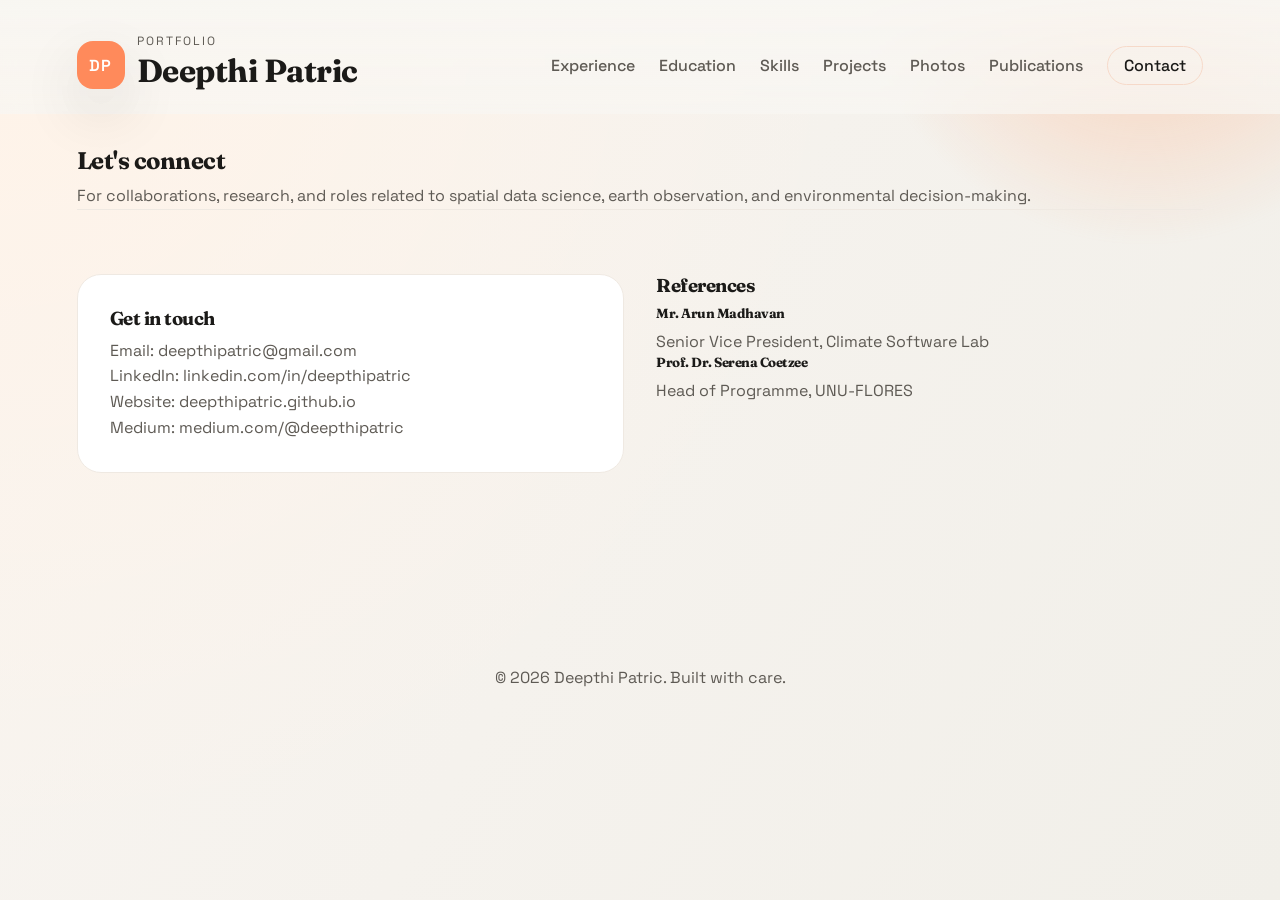
==== contact.html @ 43099408 "Add files via upload" ====
<!doctype html>
<html lang="en">
  <head>
    <meta charset="UTF-8" />
    <meta name="viewport" content="width=device-width, initial-scale=1" />
    <title>Contact | Deepthi Patric</title>
    <link rel="stylesheet" href="styles.css" />
  </head>
  <body>
    <div class="bg-orbit"></div>
    <header class="site-header">
      <div class="brand">
        <a href="index.html" style="text-decoration:none;color:inherit;display:flex;align-items:center;gap:0.75rem;">
          <span class="mark">DP</span>
          <div>
            <p class="eyebrow">Portfolio</p>
            <h1>Deepthi Patric</h1>
          </div>
        </a>
      </div>
      <nav class="nav">
        <a href="experience.html">Experience</a>
        <a href="education.html">Education</a>
        <a href="skills.html">Skills</a>
        <a href="projects.html">Projects</a>
        <a href="photos.html">Photos</a>
        <a href="publications.html">Publications</a>
        <a class="cta active" href="contact.html">Contact</a>
      </nav>
    </header>

    <main>
      <section class="page-hero">
        <h2>Let's connect</h2>
        <p>For collaborations, research, and roles related to spatial data science, earth observation, and environmental decision-making.</p>
      </section>

      <section class="section split">
        <div class="contact-card">
          <h3>Get in touch</h3>
          <p>Email: <a href="mailto:deepthipatric@gmail.com">deepthipatric@gmail.com</a></p>
          <p>LinkedIn: <a href="https://www.linkedin.com/in/deepthipatric" target="_blank" rel="noopener">linkedin.com/in/deepthipatric</a></p>
          <p>Website: <a href="https://deepthipatric.github.io/">deepthipatric.github.io</a></p>
          <p>Medium: <a href="https://medium.com/@deepthipatric" target="_blank" rel="noopener">medium.com/@deepthipatric</a></p>
        </div>

        <div>
          <h3>References</h3>
          <div class="ref-list">
            <div class="ref-card">
              <h5>Mr. Arun Madhavan</h5>
              <p>Senior Vice President, Climate Software Lab</p>
            </div>
            <div class="ref-card">
              <h5>Prof. Dr. Serena Coetzee</h5>
              <p>Head of Programme, UNU-FLORES</p>
            </div>
          </div>
        </div>
      </section>
    </main>

    <footer class="site-footer">
      <p>&copy; 2026 Deepthi Patric. Built with care.</p>
    </footer>
    <script src="script.js"></script>
  </body>
</html>
---- styles.css ----
@import url("https://fonts.googleapis.com/css2?family=Fraunces:wght@600;700&family=Space+Grotesk:wght@400;500;600&display=swap");

:root {
  --bg: #f8f6f2;
  --ink: #1b1a18;
  --muted: #5e5a54;
  --accent: #ff8a5b;
  --accent-dark: #e06433;
  --card: #ffffff;
  --soft: #efe9e2;
  --ring: #f6d9c9;
  --shadow: 0 24px 60px rgba(24, 24, 24, 0.12);
  --radius: 24px;
}

* {
  box-sizing: border-box;
}

body {
  margin: 0;
  font-family: "Space Grotesk", "Trebuchet MS", sans-serif;
  color: var(--ink);
  background: radial-gradient(circle at top left, #fff3e8, transparent 55%),
    linear-gradient(120deg, #f9f5f1 0%, #f1efe9 100%);
  min-height: 100vh;
}

h1,
h2,
h3,
h4,
h5 {
  margin: 0 0 0.5rem;
  font-family: "Fraunces", "Times New Roman", serif;
  letter-spacing: -0.5px;
}

p {
  margin: 0;
  color: var(--muted);
  line-height: 1.6;
}

a {
  color: inherit;
  text-decoration: none;
}

.bg-orbit {
  position: fixed;
  top: -40vh;
  right: -20vh;
  width: 70vh;
  height: 70vh;
  background: radial-gradient(circle, rgba(255, 172, 127, 0.55), transparent 65%);
  filter: blur(2px);
  pointer-events: none;
  z-index: 0;
}

.site-header {
  position: sticky;
  top: 0;
  z-index: 5;
  display: flex;
  justify-content: space-between;
  align-items: center;
  padding: 2rem 6vw 1rem;
  background: linear-gradient(180deg, rgba(248, 246, 242, 0.96), rgba(248, 246, 242, 0.75));
  backdrop-filter: blur(10px);
}

.brand {
  display: flex;
  align-items: center;
  gap: 1rem;
}

.mark {
  width: 48px;
  height: 48px;
  border-radius: 16px;
  background: var(--accent);
  color: white;
  display: grid;
  place-items: center;
  font-weight: 600;
  letter-spacing: 1px;
  box-shadow: var(--shadow);
}

.eyebrow {
  text-transform: uppercase;
  font-size: 0.75rem;
  letter-spacing: 2px;
}

.nav {
  display: flex;
  gap: 1.5rem;
  align-items: center;
  font-weight: 500;
}

.nav a {
  color: var(--muted);
}

.nav .cta {
  padding: 0.5rem 1rem;
  border-radius: 999px;
  border: 1px solid var(--ring);
  color: var(--ink);
}

main {
  position: relative;
  z-index: 1;
  padding: 2rem 6vw 6rem;
}

.hero {
  display: grid;
  grid-template-columns: minmax(0, 1.2fr) minmax(0, 0.8fr);
  gap: 2.5rem;
  align-items: center;
  padding: 3rem 0 4rem;
}

.hero-text h2 {
  font-size: clamp(2.4rem, 4vw, 3.6rem);
  color: var(--ink);
}

.kicker {
  text-transform: uppercase;
  letter-spacing: 2px;
  font-size: 0.8rem;
  color: var(--accent-dark);
  margin-bottom: 0.75rem;
}

.lede {
  max-width: 520px;
  margin: 1rem 0 2rem;
}

.hero-actions {
  display: flex;
  gap: 1rem;
  flex-wrap: wrap;
}

.btn {
  padding: 0.85rem 1.6rem;
  border-radius: 999px;
  font-weight: 600;
  border: 1px solid transparent;
}

.btn.primary {
  background: var(--accent);
  color: white;
  box-shadow: 0 16px 30px rgba(255, 138, 91, 0.35);
}

.btn.ghost {
  border-color: var(--ring);
  background: white;
  color: var(--ink);
}

.hero-card {
  background: var(--card);
  border-radius: var(--radius);
  padding: 2rem;
  box-shadow: var(--shadow);
  border: 1px solid var(--soft);
}

.profile-card {
  display: grid;
  gap: 1.5rem;
}

.profile-photo {
  width: 100%;
  border-radius: 20px;
  object-fit: cover;
  max-height: 320px;
}

.profile-title {
  font-weight: 600;
  color: var(--ink);
}

.card-top {
  display: flex;
  justify-content: space-between;
  margin-bottom: 1rem;
  font-weight: 600;
}

.pill-row {
  display: flex;
  flex-wrap: wrap;
  gap: 0.5rem;
  margin-top: 1.5rem;
}

.pill-row span {
  padding: 0.35rem 0.75rem;
  background: var(--soft);
  border-radius: 999px;
  font-size: 0.85rem;
  color: var(--muted);
}

.section {
  padding: 4rem 0;
  border-top: 1px solid var(--soft);
}

.timeline {
  display: grid;
  gap: 1.5rem;
}

.role {
  background: var(--card);
  padding: 1.75rem;
  border-radius: 20px;
  border: 1px solid var(--soft);
}

.role-title {
  display: grid;
  gap: 0.35rem;
  margin-bottom: 0.5rem;
}

.role-title span {
  color: var(--muted);
  font-size: 0.95rem;
}

.role ul {
  margin: 0.75rem 0 0;
  padding-left: 1.2rem;
  color: var(--muted);
  line-height: 1.6;
}

.role li + li {
  margin-top: 0.4rem;
}

.section-title {
  display: flex;
  justify-content: space-between;
  gap: 2rem;
  align-items: baseline;
  margin-bottom: 2.5rem;
}

.grid {
  display: grid;
  grid-template-columns: repeat(auto-fit, minmax(240px, 1fr));
  gap: 1.5rem;
}

.project {
  background: var(--card);
  padding: 1.75rem;
  border-radius: 20px;
  border: 1px solid var(--soft);
  transition: transform 0.3s ease, box-shadow 0.3s ease;
}

.project:hover {
  transform: translateY(-6px);
  box-shadow: var(--shadow);
}

.project-meta {
  display: flex;
  gap: 1rem;
  align-items: center;
  font-weight: 600;
}

.project-tags {
  display: flex;
  gap: 0.5rem;
  flex-wrap: wrap;
  margin-top: 1.25rem;
}

.project-tags span {
  background: var(--ring);
  padding: 0.3rem 0.6rem;
  border-radius: 999px;
  font-size: 0.8rem;
  color: var(--ink);
}

.split {
  display: grid;
  grid-template-columns: minmax(0, 1fr) minmax(0, 1fr);
  gap: 2rem;
}

.skills {
  display: grid;
  gap: 1.5rem;
}

.edu-list {
  display: grid;
  gap: 1.25rem;
}

.edu {
  background: var(--card);
  padding: 1.5rem;
  border-radius: 18px;
  border: 1px solid var(--soft);
}

.edu span {
  color: var(--muted);
  font-size: 0.9rem;
}

.skill {
  background: var(--card);
  padding: 1.5rem;
  border-radius: 18px;
  border: 1px solid var(--soft);
}

.about {
  display: grid;
  grid-template-columns: minmax(0, 1.2fr) minmax(0, 0.8fr);
  gap: 2rem;
}

.facts {
  display: grid;
  gap: 1rem;
}

.facts div {
  background: var(--card);
  padding: 1.25rem;
  border-radius: 18px;
  border: 1px solid var(--soft);
  display: grid;
  gap: 0.35rem;
}

.skill-tags {
  display: flex;
  flex-wrap: wrap;
  gap: 0.6rem;
  margin-top: 1.5rem;
}

.skill-tags span {
  padding: 0.35rem 0.75rem;
  background: var(--soft);
  border-radius: 999px;
  font-size: 0.85rem;
  color: var(--muted);
}

.pubs {
  display: grid;
  gap: 1.5rem;
}

.pubs article {
  background: var(--card);
  border-radius: 18px;
  border: 1px solid var(--soft);
  padding: 1.5rem;
  display: grid;
  gap: 0.75rem;
}

.pubs a {
  color: var(--accent-dark);
  font-weight: 600;
}

.photo-grid {
  display: grid;
  grid-template-columns: repeat(auto-fit, minmax(220px, 1fr));
  gap: 1.5rem;
}

.photo-card {
  margin: 0;
  background: var(--card);
  border-radius: 20px;
  border: 1px solid var(--soft);
  overflow: hidden;
  box-shadow: 0 14px 30px rgba(24, 24, 24, 0.08);
}

.photo-card img {
  display: block;
  width: 100%;
  height: 260px;
  object-fit: cover;
}

.photo-card figcaption {
  padding: 1rem 1.1rem 1.15rem;
  color: var(--muted);
  font-size: 0.95rem;
}

.contact {
  display: grid;
  grid-template-columns: minmax(0, 1fr) minmax(0, 1fr);
  gap: 2rem;
  align-items: center;
}

.contact-card {
  background: var(--card);
  border-radius: var(--radius);
  padding: 2rem;
  border: 1px solid var(--soft);
}

.site-footer {
  padding: 2rem 6vw 4rem;
  text-align: center;
  color: var(--muted);
}

.reveal {
  opacity: 0;
  transform: translateY(20px);
  transition: opacity 0.6s ease, transform 0.6s ease;
}

.reveal.visible {
  opacity: 1;
  transform: translateY(0);
}

@media (max-width: 960px) {
  .hero,
  .split,
  .about,
  .contact {
    grid-template-columns: 1fr;
  }

  .site-header {
    flex-direction: column;
    align-items: flex-start;
    gap: 1rem;
  }

  .section-title {
    flex-direction: column;
    align-items: flex-start;
  }
}

@media (max-width: 640px) {
  .nav {
    flex-wrap: wrap;
    gap: 1rem;
  }

  .hero {
    padding-top: 1rem;
  }
}
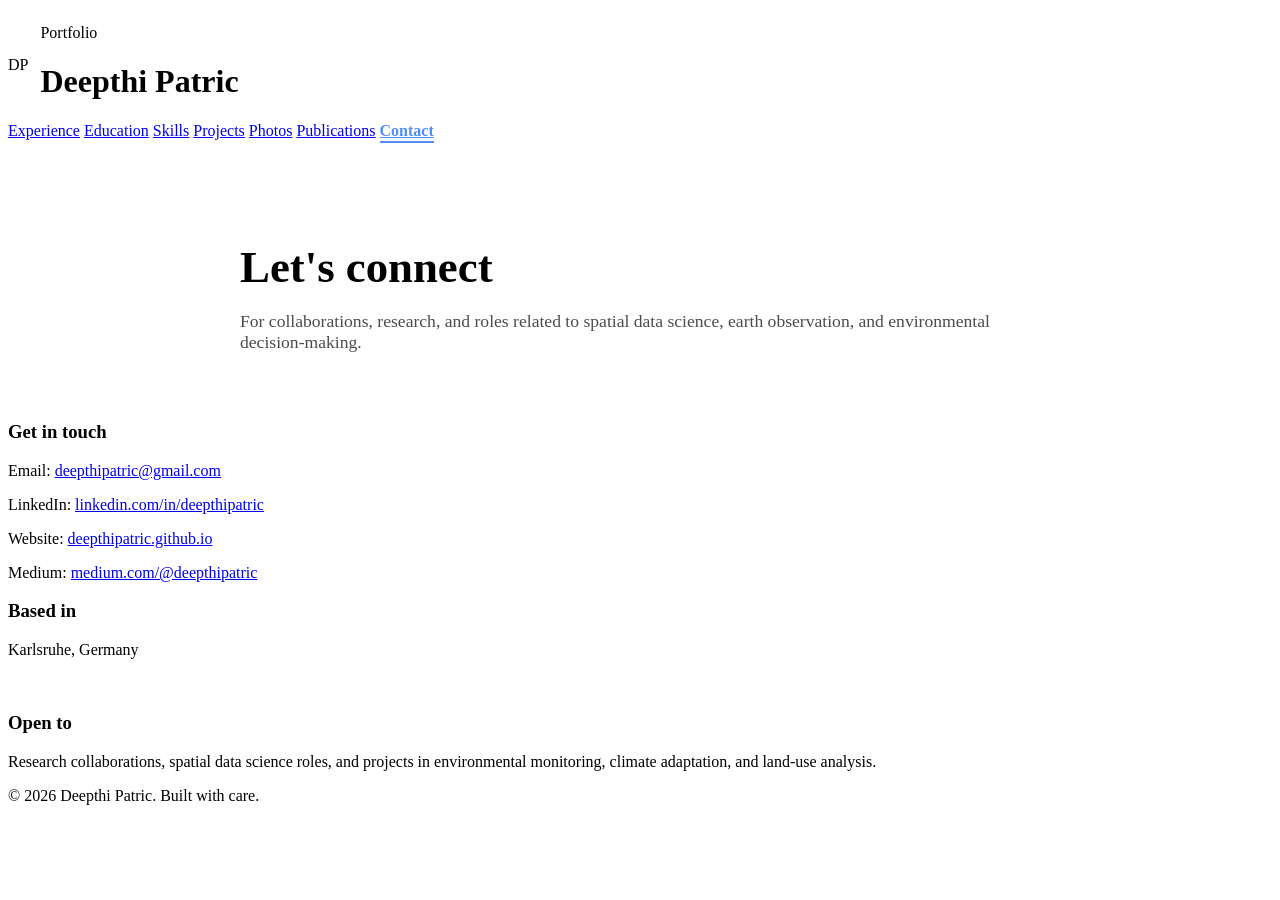
==== commit d412bfbb: "Remove references section and add location details" ====
--- a/contact.html
+++ b/contact.html
@@ -45,17 +45,11 @@
         </div>
 
         <div>
-          <h3>References</h3>
-          <div class="ref-list">
-            <div class="ref-card">
-              <h5>Mr. Arun Madhavan</h5>
-              <p>Senior Vice President, Climate Software Lab</p>
-            </div>
-            <div class="ref-card">
-              <h5>Prof. Dr. Serena Coetzee</h5>
-              <p>Head of Programme, UNU-FLORES</p>
-            </div>
-          </div>
+          <h3>Based in</h3>
+          <p>Karlsruhe, Germany</p>
+          <br/>
+          <h3>Open to</h3>
+          <p>Research collaborations, spatial data science roles, and projects in environmental monitoring, climate adaptation, and land-use analysis.</p>
         </div>
       </section>
     </main>
--- a/styles.css
+++ b/styles.css
@@ -1,486 +1,180 @@
-@import url("https://fonts.googleapis.com/css2?family=Fraunces:wght@600;700&family=Space+Grotesk:wght@400;500;600&display=swap");
+/* ============================================================
+   MULTI-PAGE ADDITIONS
+   Add these rules to your existing styles.css
+   (paste at the very end of the file)
+   ============================================================ */
 
-:root {
-  --bg: #f8f6f2;
-  --ink: #1b1a18;
-  --muted: #5e5a54;
-  --accent: #ff8a5b;
-  --accent-dark: #e06433;
-  --card: #ffffff;
-  --soft: #efe9e2;
-  --ring: #f6d9c9;
-  --shadow: 0 24px 60px rgba(24, 24, 24, 0.12);
-  --radius: 24px;
+/* Active nav link */
+.nav a.active {
+  color: var(--accent, #4f8ef7);
+  font-weight: 600;
+  border-bottom: 2px solid var(--accent, #4f8ef7);
+  padding-bottom: 2px;
 }
 
-* {
-  box-sizing: border-box;
+/* Page hero (replaces full hero on inner pages) */
+.page-hero {
+  padding: 4rem 2rem 2rem;
+  max-width: 800px;
+  margin: 0 auto;
+}
+.page-hero h2 {
+  font-size: clamp(1.8rem, 4vw, 2.8rem);
+  margin-bottom: 0.5rem;
+}
+.page-hero p {
+  opacity: 0.7;
+  font-size: 1.1rem;
 }
 
-body {
-  margin: 0;
-  font-family: "Space Grotesk", "Trebuchet MS", sans-serif;
-  color: var(--ink);
-  background: radial-gradient(circle at top left, #fff3e8, transparent 55%),
-    linear-gradient(120deg, #f9f5f1 0%, #f1efe9 100%);
-  min-height: 100vh;
+/* About block */
+.about-block {
+  max-width: 760px;
+}
+.about-block p {
+  margin-bottom: 1rem;
+  line-height: 1.8;
+  font-size: 1.05rem;
 }
 
-h1,
-h2,
-h3,
-h4,
-h5 {
-  margin: 0 0 0.5rem;
-  font-family: "Fraunces", "Times New Roman", serif;
-  letter-spacing: -0.5px;
+/* Highlight cards (home page) */
+.highlights {
+  grid-template-columns: repeat(auto-fit, minmax(200px, 1fr));
+  gap: 1.25rem;
+}
+.highlight-card {
+  display: block;
+  text-decoration: none;
+  color: inherit;
+  border: 1px solid var(--border, rgba(255,255,255,0.1));
+  border-radius: 12px;
+  padding: 1.5rem;
+  transition: border-color 0.2s, transform 0.2s;
+}
+.highlight-card:hover {
+  border-color: var(--accent, #4f8ef7);
+  transform: translateY(-3px);
+}
+.highlight-num {
+  display: block;
+  font-size: 2.5rem;
+  font-weight: 700;
+  color: var(--accent, #4f8ef7);
+  margin-bottom: 0.4rem;
+}
+.highlight-card p {
+  font-size: 0.9rem;
+  opacity: 0.75;
+  margin: 0;
 }
 
-p {
-  margin: 0;
-  color: var(--muted);
+/* Education cards (full width on education page) */
+.edu-list--full {
+  display: flex;
+  flex-direction: column;
+  gap: 1.5rem;
+  max-width: 800px;
+}
+.edu--card {
+  display: flex;
+  gap: 1.5rem;
+  align-items: flex-start;
+  border: 1px solid var(--border, rgba(255,255,255,0.1));
+  border-radius: 12px;
+  padding: 1.75rem;
+}
+.edu-badge {
+  background: var(--accent, #4f8ef7);
+  color: #fff;
+  font-weight: 700;
+  font-size: 0.8rem;
+  border-radius: 8px;
+  padding: 0.4rem 0.75rem;
+  white-space: nowrap;
+  align-self: flex-start;
+  margin-top: 0.2rem;
+}
+.edu-thesis {
+  margin-top: 0.75rem;
+  font-size: 0.9rem;
+  opacity: 0.8;
   line-height: 1.6;
 }
 
-a {
-  color: inherit;
-  text-decoration: none;
+/* Skill groups */
+.skill-groups {
+  display: flex;
+  flex-direction: column;
+  gap: 2.5rem;
 }
-
-.bg-orbit {
-  position: fixed;
-  top: -40vh;
-  right: -20vh;
-  width: 70vh;
-  height: 70vh;
-  background: radial-gradient(circle, rgba(255, 172, 127, 0.55), transparent 65%);
-  filter: blur(2px);
-  pointer-events: none;
-  z-index: 0;
-}
-
-.site-header {
-  position: sticky;
-  top: 0;
-  z-index: 5;
-  display: flex;
-  justify-content: space-between;
-  align-items: center;
-  padding: 2rem 6vw 1rem;
-  background: linear-gradient(180deg, rgba(248, 246, 242, 0.96), rgba(248, 246, 242, 0.75));
-  backdrop-filter: blur(10px);
-}
-
-.brand {
-  display: flex;
-  align-items: center;
-  gap: 1rem;
-}
-
-.mark {
-  width: 48px;
-  height: 48px;
-  border-radius: 16px;
-  background: var(--accent);
-  color: white;
-  display: grid;
-  place-items: center;
-  font-weight: 600;
-  letter-spacing: 1px;
-  box-shadow: var(--shadow);
-}
-
-.eyebrow {
+.skill-group-title {
+  font-size: 0.85rem;
   text-transform: uppercase;
-  font-size: 0.75rem;
-  letter-spacing: 2px;
-}
-
-.nav {
-  display: flex;
-  gap: 1.5rem;
-  align-items: center;
-  font-weight: 500;
-}
-
-.nav a {
-  color: var(--muted);
-}
-
-.nav .cta {
-  padding: 0.5rem 1rem;
-  border-radius: 999px;
-  border: 1px solid var(--ring);
-  color: var(--ink);
-}
-
-main {
-  position: relative;
-  z-index: 1;
-  padding: 2rem 6vw 6rem;
-}
-
-.hero {
-  display: grid;
-  grid-template-columns: minmax(0, 1.2fr) minmax(0, 0.8fr);
-  gap: 2.5rem;
-  align-items: center;
-  padding: 3rem 0 4rem;
-}
-
-.hero-text h2 {
-  font-size: clamp(2.4rem, 4vw, 3.6rem);
-  color: var(--ink);
-}
-
-.kicker {
-  text-transform: uppercase;
-  letter-spacing: 2px;
-  font-size: 0.8rem;
-  color: var(--accent-dark);
+  letter-spacing: 0.08em;
+  opacity: 0.55;
   margin-bottom: 0.75rem;
-}
-
-.lede {
-  max-width: 520px;
-  margin: 1rem 0 2rem;
-}
-
-.hero-actions {
-  display: flex;
-  gap: 1rem;
-  flex-wrap: wrap;
-}
-
-.btn {
-  padding: 0.85rem 1.6rem;
-  border-radius: 999px;
-  font-weight: 600;
-  border: 1px solid transparent;
-}
-
-.btn.primary {
-  background: var(--accent);
-  color: white;
-  box-shadow: 0 16px 30px rgba(255, 138, 91, 0.35);
-}
-
-.btn.ghost {
-  border-color: var(--ring);
-  background: white;
-  color: var(--ink);
-}
-
-.hero-card {
-  background: var(--card);
-  border-radius: var(--radius);
-  padding: 2rem;
-  box-shadow: var(--shadow);
-  border: 1px solid var(--soft);
-}
-
-.profile-card {
-  display: grid;
-  gap: 1.5rem;
-}
-
-.profile-photo {
-  width: 100%;
-  border-radius: 20px;
-  object-fit: cover;
-  max-height: 320px;
-}
-
-.profile-title {
-  font-weight: 600;
-  color: var(--ink);
-}
-
-.card-top {
-  display: flex;
-  justify-content: space-between;
-  margin-bottom: 1rem;
   font-weight: 600;
 }
 
-.pill-row {
+/* Full-width project cards */
+.projects-full {
   display: flex;
-  flex-wrap: wrap;
-  gap: 0.5rem;
-  margin-top: 1.5rem;
+  flex-direction: column;
+  gap: 2rem;
+}
+.project--full {
+  border: 1px solid var(--border, rgba(255,255,255,0.1));
+  border-radius: 12px;
+  padding: 2rem;
+}
+.project--full p {
+  margin: 0.75rem 0 1rem;
+  line-height: 1.75;
+  opacity: 0.85;
 }
 
-.pill-row span {
-  padding: 0.35rem 0.75rem;
-  background: var(--soft);
-  border-radius: 999px;
-  font-size: 0.85rem;
-  color: var(--muted);
+/* Publication status badges */
+.pub-status {
+  display: inline-block;
+  font-size: 0.75rem;
+  font-weight: 600;
+  letter-spacing: 0.05em;
+  text-transform: uppercase;
+  border-radius: 20px;
+  padding: 0.2rem 0.7rem;
+  margin-bottom: 0.5rem;
+}
+.pub-status--published {
+  background: rgba(72, 199, 142, 0.15);
+  color: #48c78e;
+}
+.pub-status--review {
+  background: rgba(255, 183, 77, 0.15);
+  color: #ffb74d;
+}
+.pub-status--submitted {
+  background: rgba(100, 181, 246, 0.15);
+  color: #64b5f6;
 }
 
-.section {
-  padding: 4rem 0;
-  border-top: 1px solid var(--soft);
+/* References */
+.ref-list {
+  display: flex;
+  flex-direction: column;
+  gap: 1rem;
+  margin-top: 0.5rem;
 }
-
-.timeline {
-  display: grid;
-  gap: 1.5rem;
+.ref-card {
+  border: 1px solid var(--border, rgba(255,255,255,0.1));
+  border-radius: 10px;
+  padding: 1rem 1.25rem;
 }
-
-.role {
-  background: var(--card);
-  padding: 1.75rem;
-  border-radius: 20px;
-  border: 1px solid var(--soft);
+.ref-card h5 {
+  margin: 0 0 0.25rem;
+  font-size: 1rem;
 }
-
-.role-title {
-  display: grid;
-  gap: 0.35rem;
-  margin-bottom: 0.5rem;
+.ref-card p {
+  margin: 0;
+  font-size: 0.9rem;
+  opacity: 0.7;
 }
-
-.role-title span {
-  color: var(--muted);
-  font-size: 0.95rem;
-}
-
-.role ul {
-  margin: 0.75rem 0 0;
-  padding-left: 1.2rem;
-  color: var(--muted);
-  line-height: 1.6;
-}
-
-.role li + li {
-  margin-top: 0.4rem;
-}
-
-.section-title {
-  display: flex;
-  justify-content: space-between;
-  gap: 2rem;
-  align-items: baseline;
-  margin-bottom: 2.5rem;
-}
-
-.grid {
-  display: grid;
-  grid-template-columns: repeat(auto-fit, minmax(240px, 1fr));
-  gap: 1.5rem;
-}
-
-.project {
-  background: var(--card);
-  padding: 1.75rem;
-  border-radius: 20px;
-  border: 1px solid var(--soft);
-  transition: transform 0.3s ease, box-shadow 0.3s ease;
-}
-
-.project:hover {
-  transform: translateY(-6px);
-  box-shadow: var(--shadow);
-}
-
-.project-meta {
-  display: flex;
-  gap: 1rem;
-  align-items: center;
-  font-weight: 600;
-}
-
-.project-tags {
-  display: flex;
-  gap: 0.5rem;
-  flex-wrap: wrap;
-  margin-top: 1.25rem;
-}
-
-.project-tags span {
-  background: var(--ring);
-  padding: 0.3rem 0.6rem;
-  border-radius: 999px;
-  font-size: 0.8rem;
-  color: var(--ink);
-}
-
-.split {
-  display: grid;
-  grid-template-columns: minmax(0, 1fr) minmax(0, 1fr);
-  gap: 2rem;
-}
-
-.skills {
-  display: grid;
-  gap: 1.5rem;
-}
-
-.edu-list {
-  display: grid;
-  gap: 1.25rem;
-}
-
-.edu {
-  background: var(--card);
-  padding: 1.5rem;
-  border-radius: 18px;
-  border: 1px solid var(--soft);
-}
-
-.edu span {
-  color: var(--muted);
-  font-size: 0.9rem;
-}
-
-.skill {
-  background: var(--card);
-  padding: 1.5rem;
-  border-radius: 18px;
-  border: 1px solid var(--soft);
-}
-
-.about {
-  display: grid;
-  grid-template-columns: minmax(0, 1.2fr) minmax(0, 0.8fr);
-  gap: 2rem;
-}
-
-.facts {
-  display: grid;
-  gap: 1rem;
-}
-
-.facts div {
-  background: var(--card);
-  padding: 1.25rem;
-  border-radius: 18px;
-  border: 1px solid var(--soft);
-  display: grid;
-  gap: 0.35rem;
-}
-
-.skill-tags {
-  display: flex;
-  flex-wrap: wrap;
-  gap: 0.6rem;
-  margin-top: 1.5rem;
-}
-
-.skill-tags span {
-  padding: 0.35rem 0.75rem;
-  background: var(--soft);
-  border-radius: 999px;
-  font-size: 0.85rem;
-  color: var(--muted);
-}
-
-.pubs {
-  display: grid;
-  gap: 1.5rem;
-}
-
-.pubs article {
-  background: var(--card);
-  border-radius: 18px;
-  border: 1px solid var(--soft);
-  padding: 1.5rem;
-  display: grid;
-  gap: 0.75rem;
-}
-
-.pubs a {
-  color: var(--accent-dark);
-  font-weight: 600;
-}
-
-.photo-grid {
-  display: grid;
-  grid-template-columns: repeat(auto-fit, minmax(220px, 1fr));
-  gap: 1.5rem;
-}
-
-.photo-card {
-  margin: 0;
-  background: var(--card);
-  border-radius: 20px;
-  border: 1px solid var(--soft);
-  overflow: hidden;
-  box-shadow: 0 14px 30px rgba(24, 24, 24, 0.08);
-}
-
-.photo-card img {
-  display: block;
-  width: 100%;
-  height: 260px;
-  object-fit: cover;
-}
-
-.photo-card figcaption {
-  padding: 1rem 1.1rem 1.15rem;
-  color: var(--muted);
-  font-size: 0.95rem;
-}
-
-.contact {
-  display: grid;
-  grid-template-columns: minmax(0, 1fr) minmax(0, 1fr);
-  gap: 2rem;
-  align-items: center;
-}
-
-.contact-card {
-  background: var(--card);
-  border-radius: var(--radius);
-  padding: 2rem;
-  border: 1px solid var(--soft);
-}
-
-.site-footer {
-  padding: 2rem 6vw 4rem;
-  text-align: center;
-  color: var(--muted);
-}
-
-.reveal {
-  opacity: 0;
-  transform: translateY(20px);
-  transition: opacity 0.6s ease, transform 0.6s ease;
-}
-
-.reveal.visible {
-  opacity: 1;
-  transform: translateY(0);
-}
-
-@media (max-width: 960px) {
-  .hero,
-  .split,
-  .about,
-  .contact {
-    grid-template-columns: 1fr;
-  }
-
-  .site-header {
-    flex-direction: column;
-    align-items: flex-start;
-    gap: 1rem;
-  }
-
-  .section-title {
-    flex-direction: column;
-    align-items: flex-start;
-  }
-}
-
-@media (max-width: 640px) {
-  .nav {
-    flex-wrap: wrap;
-    gap: 1rem;
-  }
-
-  .hero {
-    padding-top: 1rem;
-  }
-}
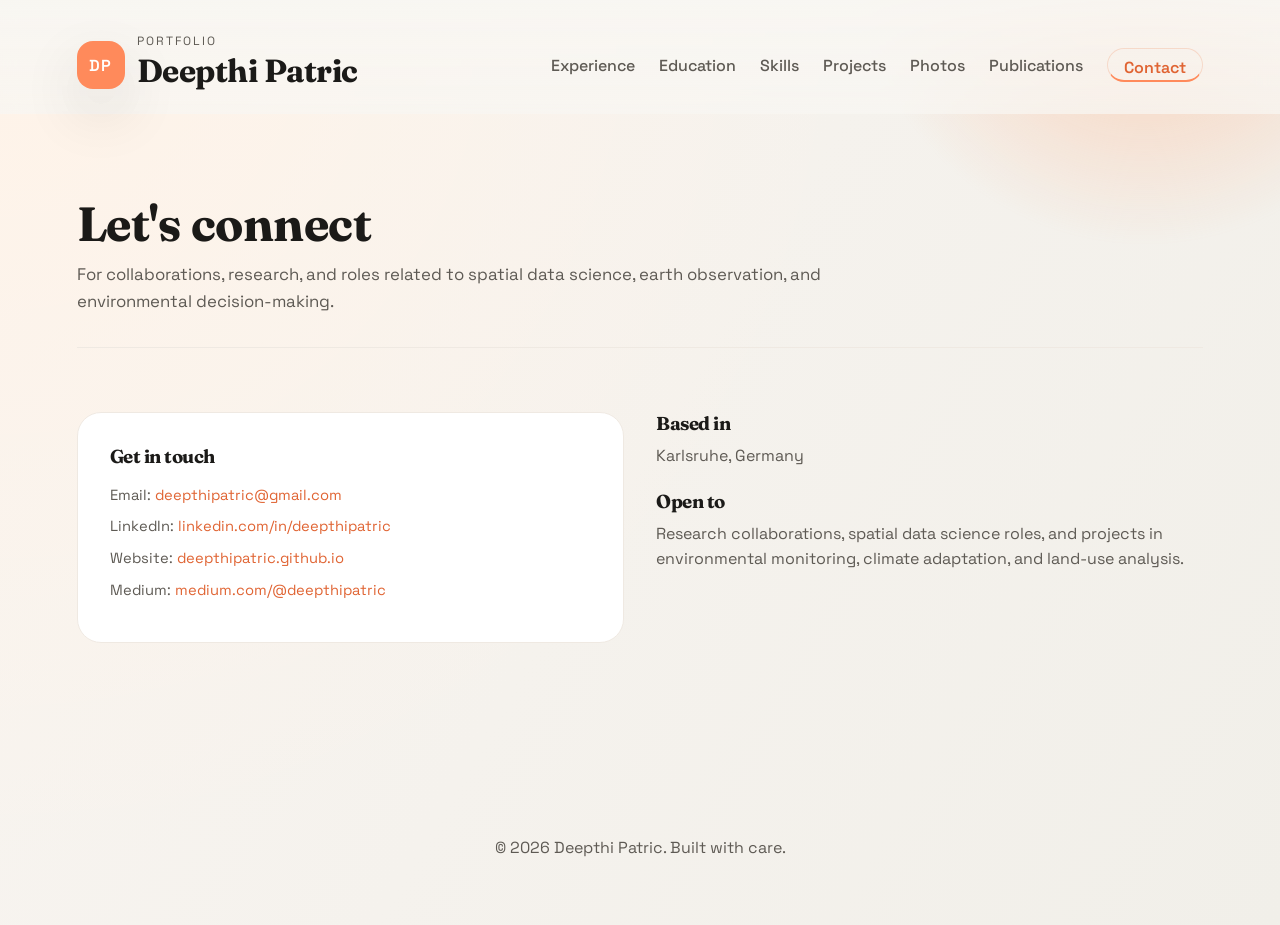
==== commit e642ca30: "Integrate Google Analytics in contact.html Added Google Analytics tracking code to the contact page." ====
--- a/contact.html
+++ b/contact.html
@@ -4,6 +4,14 @@
     <meta charset="UTF-8" />
     <meta name="viewport" content="width=device-width, initial-scale=1" />
     <title>Contact | Deepthi Patric</title>
+    <!-- Google tag (gtag.js) -->
+    <script async src="https://www.googletagmanager.com/gtag/js?id=G-7VV9YY1Y9J"></script>
+    <script>
+      window.dataLayer = window.dataLayer || [];
+      function gtag(){dataLayer.push(arguments);}
+      gtag('js', new Date());
+      gtag('config', 'G-7VV9YY1Y9J');
+    </script>
     <link rel="stylesheet" href="styles.css" />
   </head>
   <body>
--- a/styles.css
+++ b/styles.css
@@ -1,104 +1,612 @@
+@import url("https://fonts.googleapis.com/css2?family=Fraunces:wght@600;700&family=Space+Grotesk:wght@400;500;600&display=swap");
+
+:root {
+  --bg: #f8f6f2;
+  --ink: #1b1a18;
+  --muted: #5e5a54;
+  --accent: #ff8a5b;
+  --accent-dark: #e06433;
+  --card: #ffffff;
+  --soft: #efe9e2;
+  --ring: #f6d9c9;
+  --shadow: 0 24px 60px rgba(24, 24, 24, 0.12);
+  --radius: 24px;
+}
+
+* {
+  box-sizing: border-box;
+}
+
+body {
+  margin: 0;
+  font-family: "Space Grotesk", "Trebuchet MS", sans-serif;
+  color: var(--ink);
+  background: radial-gradient(circle at top left, #fff3e8, transparent 55%),
+    linear-gradient(120deg, #f9f5f1 0%, #f1efe9 100%);
+  min-height: 100vh;
+}
+
+h1,
+h2,
+h3,
+h4,
+h5 {
+  margin: 0 0 0.5rem;
+  font-family: "Fraunces", "Times New Roman", serif;
+  letter-spacing: -0.5px;
+}
+
+p {
+  margin: 0;
+  color: var(--muted);
+  line-height: 1.6;
+}
+
+a {
+  color: inherit;
+  text-decoration: none;
+}
+
+.bg-orbit {
+  position: fixed;
+  top: -40vh;
+  right: -20vh;
+  width: 70vh;
+  height: 70vh;
+  background: radial-gradient(circle, rgba(255, 172, 127, 0.55), transparent 65%);
+  filter: blur(2px);
+  pointer-events: none;
+  z-index: 0;
+}
+
+.site-header {
+  position: sticky;
+  top: 0;
+  z-index: 5;
+  display: flex;
+  justify-content: space-between;
+  align-items: center;
+  padding: 2rem 6vw 1rem;
+  background: linear-gradient(180deg, rgba(248, 246, 242, 0.96), rgba(248, 246, 242, 0.75));
+  backdrop-filter: blur(10px);
+}
+
+.brand {
+  display: flex;
+  align-items: center;
+  gap: 1rem;
+}
+
+.mark {
+  width: 48px;
+  height: 48px;
+  border-radius: 16px;
+  background: var(--accent);
+  color: white;
+  display: grid;
+  place-items: center;
+  font-weight: 600;
+  letter-spacing: 1px;
+  box-shadow: var(--shadow);
+}
+
+.eyebrow {
+  text-transform: uppercase;
+  font-size: 0.75rem;
+  letter-spacing: 2px;
+}
+
+.nav {
+  display: flex;
+  gap: 1.5rem;
+  align-items: center;
+  font-weight: 500;
+}
+
+.nav a {
+  color: var(--muted);
+}
+
+.nav .cta {
+  padding: 0.5rem 1rem;
+  border-radius: 999px;
+  border: 1px solid var(--ring);
+  color: var(--ink);
+}
+
+main {
+  position: relative;
+  z-index: 1;
+  padding: 2rem 6vw 6rem;
+}
+
+.hero {
+  display: grid;
+  grid-template-columns: minmax(0, 1.2fr) minmax(0, 0.8fr);
+  gap: 2.5rem;
+  align-items: center;
+  padding: 3rem 0 4rem;
+}
+
+.hero-text h2 {
+  font-size: clamp(2.4rem, 4vw, 3.6rem);
+  color: var(--ink);
+}
+
+.kicker {
+  text-transform: uppercase;
+  letter-spacing: 2px;
+  font-size: 0.8rem;
+  color: var(--accent-dark);
+  margin-bottom: 0.75rem;
+}
+
+.lede {
+  max-width: 520px;
+  margin: 1rem 0 2rem;
+}
+
+.hero-actions {
+  display: flex;
+  gap: 1rem;
+  flex-wrap: wrap;
+}
+
+.btn {
+  padding: 0.85rem 1.6rem;
+  border-radius: 999px;
+  font-weight: 600;
+  border: 1px solid transparent;
+}
+
+.btn.primary {
+  background: var(--accent);
+  color: white;
+  box-shadow: 0 16px 30px rgba(255, 138, 91, 0.35);
+}
+
+.btn.ghost {
+  border-color: var(--ring);
+  background: white;
+  color: var(--ink);
+}
+
+.hero-card {
+  background: var(--card);
+  border-radius: var(--radius);
+  padding: 2rem;
+  box-shadow: var(--shadow);
+  border: 1px solid var(--soft);
+}
+
+.profile-card {
+  display: grid;
+  gap: 1.5rem;
+}
+
+.profile-photo {
+  width: 100%;
+  border-radius: 20px;
+  object-fit: cover;
+  max-height: 320px;
+}
+
+.profile-title {
+  font-weight: 600;
+  color: var(--ink);
+}
+
+.card-top {
+  display: flex;
+  justify-content: space-between;
+  margin-bottom: 1rem;
+  font-weight: 600;
+}
+
+.pill-row {
+  display: flex;
+  flex-wrap: wrap;
+  gap: 0.5rem;
+  margin-top: 1.5rem;
+}
+
+.pill-row span {
+  padding: 0.35rem 0.75rem;
+  background: var(--soft);
+  border-radius: 999px;
+  font-size: 0.85rem;
+  color: var(--muted);
+}
+
+.section {
+  padding: 4rem 0;
+  border-top: 1px solid var(--soft);
+}
+
+.timeline {
+  display: grid;
+  gap: 1.5rem;
+}
+
+.role {
+  background: var(--card);
+  padding: 1.75rem;
+  border-radius: 20px;
+  border: 1px solid var(--soft);
+}
+
+.role-title {
+  display: grid;
+  gap: 0.35rem;
+  margin-bottom: 0.5rem;
+}
+
+.role-title span {
+  color: var(--muted);
+  font-size: 0.95rem;
+}
+
+.role ul {
+  margin: 0.75rem 0 0;
+  padding-left: 1.2rem;
+  color: var(--muted);
+  line-height: 1.6;
+}
+
+.role li + li {
+  margin-top: 0.4rem;
+}
+
+.section-title {
+  display: flex;
+  justify-content: space-between;
+  gap: 2rem;
+  align-items: baseline;
+  margin-bottom: 2.5rem;
+}
+
+.grid {
+  display: grid;
+  grid-template-columns: repeat(auto-fit, minmax(240px, 1fr));
+  gap: 1.5rem;
+}
+
+.project {
+  background: var(--card);
+  padding: 1.75rem;
+  border-radius: 20px;
+  border: 1px solid var(--soft);
+  transition: transform 0.3s ease, box-shadow 0.3s ease;
+}
+
+.project:hover {
+  transform: translateY(-6px);
+  box-shadow: var(--shadow);
+}
+
+.project-meta {
+  display: flex;
+  gap: 1rem;
+  align-items: center;
+  font-weight: 600;
+}
+
+.project-tags {
+  display: flex;
+  gap: 0.5rem;
+  flex-wrap: wrap;
+  margin-top: 1.25rem;
+}
+
+.project-tags span {
+  background: var(--ring);
+  padding: 0.3rem 0.6rem;
+  border-radius: 999px;
+  font-size: 0.8rem;
+  color: var(--ink);
+}
+
+.split {
+  display: grid;
+  grid-template-columns: minmax(0, 1fr) minmax(0, 1fr);
+  gap: 2rem;
+}
+
+.skills {
+  display: grid;
+  gap: 1.5rem;
+}
+
+.edu-list {
+  display: grid;
+  gap: 1.25rem;
+}
+
+.edu {
+  background: var(--card);
+  padding: 1.5rem;
+  border-radius: 18px;
+  border: 1px solid var(--soft);
+}
+
+.edu span {
+  color: var(--muted);
+  font-size: 0.9rem;
+}
+
+.skill {
+  background: var(--card);
+  padding: 1.5rem;
+  border-radius: 18px;
+  border: 1px solid var(--soft);
+}
+
+.about {
+  display: grid;
+  grid-template-columns: minmax(0, 1.2fr) minmax(0, 0.8fr);
+  gap: 2rem;
+}
+
+.facts {
+  display: grid;
+  gap: 1rem;
+}
+
+.facts div {
+  background: var(--card);
+  padding: 1.25rem;
+  border-radius: 18px;
+  border: 1px solid var(--soft);
+  display: grid;
+  gap: 0.35rem;
+}
+
+.skill-tags {
+  display: flex;
+  flex-wrap: wrap;
+  gap: 0.6rem;
+  margin-top: 1.5rem;
+}
+
+.skill-tags span {
+  padding: 0.35rem 0.75rem;
+  background: var(--soft);
+  border-radius: 999px;
+  font-size: 0.85rem;
+  color: var(--muted);
+}
+
+.pubs {
+  display: grid;
+  gap: 1.5rem;
+}
+
+.pubs article {
+  background: var(--card);
+  border-radius: 18px;
+  border: 1px solid var(--soft);
+  padding: 1.5rem;
+  display: grid;
+  gap: 0.75rem;
+}
+
+.pubs a {
+  color: var(--accent-dark);
+  font-weight: 600;
+}
+
+.photo-grid {
+  display: grid;
+  grid-template-columns: repeat(auto-fit, minmax(220px, 1fr));
+  gap: 1.5rem;
+}
+
+.photo-card {
+  margin: 0;
+  background: var(--card);
+  border-radius: 20px;
+  border: 1px solid var(--soft);
+  overflow: hidden;
+  box-shadow: 0 14px 30px rgba(24, 24, 24, 0.08);
+}
+
+.photo-card img {
+  display: block;
+  width: 100%;
+  height: 260px;
+  object-fit: cover;
+}
+
+.photo-card figcaption {
+  padding: 1rem 1.1rem 1.15rem;
+  color: var(--muted);
+  font-size: 0.95rem;
+}
+
+.contact {
+  display: grid;
+  grid-template-columns: minmax(0, 1fr) minmax(0, 1fr);
+  gap: 2rem;
+  align-items: center;
+}
+
+.contact-card {
+  background: var(--card);
+  border-radius: var(--radius);
+  padding: 2rem;
+  border: 1px solid var(--soft);
+}
+
+.site-footer {
+  padding: 2rem 6vw 4rem;
+  text-align: center;
+  color: var(--muted);
+}
+
+.reveal {
+  opacity: 0;
+  transform: translateY(20px);
+  transition: opacity 0.6s ease, transform 0.6s ease;
+}
+
+.reveal.visible {
+  opacity: 1;
+  transform: translateY(0);
+}
+
+@media (max-width: 960px) {
+  .hero,
+  .split,
+  .about,
+  .contact {
+    grid-template-columns: 1fr;
+  }
+
+  .site-header {
+    flex-direction: column;
+    align-items: flex-start;
+    gap: 1rem;
+  }
+
+  .section-title {
+    flex-direction: column;
+    align-items: flex-start;
+  }
+}
+
+@media (max-width: 640px) {
+  .nav {
+    flex-wrap: wrap;
+    gap: 1rem;
+  }
+
+  .hero {
+    padding-top: 1rem;
+  }
+}
+
 /* ============================================================
    MULTI-PAGE ADDITIONS
-   Add these rules to your existing styles.css
-   (paste at the very end of the file)
    ============================================================ */
 
 /* Active nav link */
 .nav a.active {
-  color: var(--accent, #4f8ef7);
-  font-weight: 600;
-  border-bottom: 2px solid var(--accent, #4f8ef7);
+  color: var(--accent-dark);
+  font-weight: 600;
+  border-bottom: 2px solid var(--accent);
   padding-bottom: 2px;
 }
 
-/* Page hero (replaces full hero on inner pages) */
+/* Page hero (inner pages) */
 .page-hero {
-  padding: 4rem 2rem 2rem;
+  padding: 3rem 0 2rem;
   max-width: 800px;
-  margin: 0 auto;
-}
+}
+
 .page-hero h2 {
-  font-size: clamp(1.8rem, 4vw, 2.8rem);
+  font-size: clamp(2rem, 4vw, 3rem);
+  font-family: "Fraunces", "Times New Roman", serif;
+  color: var(--ink);
   margin-bottom: 0.5rem;
 }
+
 .page-hero p {
-  opacity: 0.7;
-  font-size: 1.1rem;
+  color: var(--muted);
+  font-size: 1.05rem;
 }
 
 /* About block */
 .about-block {
   max-width: 760px;
 }
+
 .about-block p {
   margin-bottom: 1rem;
   line-height: 1.8;
   font-size: 1.05rem;
-}
-
-/* Highlight cards (home page) */
+  color: var(--muted);
+}
+
+/* Highlight cards */
 .highlights {
   grid-template-columns: repeat(auto-fit, minmax(200px, 1fr));
   gap: 1.25rem;
 }
+
 .highlight-card {
   display: block;
   text-decoration: none;
   color: inherit;
-  border: 1px solid var(--border, rgba(255,255,255,0.1));
-  border-radius: 12px;
+  background: var(--card);
+  border: 1px solid var(--soft);
+  border-radius: var(--radius);
   padding: 1.5rem;
-  transition: border-color 0.2s, transform 0.2s;
-}
+  box-shadow: 0 8px 24px rgba(24,24,24,0.07);
+  transition: transform 0.2s, box-shadow 0.2s;
+}
+
 .highlight-card:hover {
-  border-color: var(--accent, #4f8ef7);
-  transform: translateY(-3px);
-}
+  transform: translateY(-4px);
+  box-shadow: var(--shadow);
+}
+
 .highlight-num {
   display: block;
   font-size: 2.5rem;
   font-weight: 700;
-  color: var(--accent, #4f8ef7);
+  font-family: "Fraunces", serif;
+  color: var(--accent);
   margin-bottom: 0.4rem;
 }
+
 .highlight-card p {
   font-size: 0.9rem;
-  opacity: 0.75;
+  color: var(--muted);
   margin: 0;
 }
 
-/* Education cards (full width on education page) */
+/* Education cards (full page) */
 .edu-list--full {
   display: flex;
   flex-direction: column;
   gap: 1.5rem;
   max-width: 800px;
 }
+
 .edu--card {
   display: flex;
   gap: 1.5rem;
   align-items: flex-start;
-  border: 1px solid var(--border, rgba(255,255,255,0.1));
-  border-radius: 12px;
+  background: var(--card);
+  border: 1px solid var(--soft);
+  border-radius: var(--radius);
   padding: 1.75rem;
-}
+  box-shadow: 0 8px 24px rgba(24,24,24,0.06);
+}
+
 .edu-badge {
-  background: var(--accent, #4f8ef7);
+  background: var(--accent);
   color: #fff;
   font-weight: 700;
   font-size: 0.8rem;
-  border-radius: 8px;
-  padding: 0.4rem 0.75rem;
+  border-radius: 10px;
+  padding: 0.4rem 0.85rem;
   white-space: nowrap;
   align-self: flex-start;
   margin-top: 0.2rem;
-}
+  box-shadow: 0 4px 12px rgba(255,138,91,0.3);
+}
+
 .edu-thesis {
   margin-top: 0.75rem;
-  font-size: 0.9rem;
-  opacity: 0.8;
-  line-height: 1.6;
+  font-size: 0.88rem;
+  color: var(--muted);
+  line-height: 1.65;
+}
+
+.edu-thesis a {
+  color: var(--accent-dark);
+  font-weight: 600;
 }
 
 /* Skill groups */
@@ -107,74 +615,88 @@
   flex-direction: column;
   gap: 2.5rem;
 }
+
 .skill-group-title {
-  font-size: 0.85rem;
+  font-size: 0.78rem;
   text-transform: uppercase;
-  letter-spacing: 0.08em;
-  opacity: 0.55;
+  letter-spacing: 0.12em;
+  color: var(--muted);
   margin-bottom: 0.75rem;
   font-weight: 600;
 }
 
-/* Full-width project cards */
+/* Full project cards */
 .projects-full {
   display: flex;
   flex-direction: column;
   gap: 2rem;
 }
+
 .project--full {
-  border: 1px solid var(--border, rgba(255,255,255,0.1));
-  border-radius: 12px;
+  background: var(--card);
+  border: 1px solid var(--soft);
+  border-radius: var(--radius);
   padding: 2rem;
-}
+  box-shadow: 0 8px 24px rgba(24,24,24,0.06);
+  transition: transform 0.2s, box-shadow 0.2s;
+}
+
+.project--full:hover {
+  transform: translateY(-4px);
+  box-shadow: var(--shadow);
+}
+
 .project--full p {
   margin: 0.75rem 0 1rem;
   line-height: 1.75;
-  opacity: 0.85;
+  color: var(--muted);
+  font-size: 0.93rem;
 }
 
 /* Publication status badges */
 .pub-status {
   display: inline-block;
-  font-size: 0.75rem;
-  font-weight: 600;
-  letter-spacing: 0.05em;
+  font-size: 0.72rem;
+  font-weight: 600;
+  letter-spacing: 0.06em;
   text-transform: uppercase;
-  border-radius: 20px;
-  padding: 0.2rem 0.7rem;
-  margin-bottom: 0.5rem;
-}
+  border-radius: 999px;
+  padding: 0.2rem 0.75rem;
+  margin-bottom: 0.6rem;
+}
+
 .pub-status--published {
   background: rgba(72, 199, 142, 0.15);
-  color: #48c78e;
-}
+  color: #2d9e6b;
+}
+
 .pub-status--review {
-  background: rgba(255, 183, 77, 0.15);
-  color: #ffb74d;
-}
+  background: rgba(255, 138, 91, 0.15);
+  color: var(--accent-dark);
+}
+
 .pub-status--submitted {
-  background: rgba(100, 181, 246, 0.15);
-  color: #64b5f6;
-}
-
-/* References */
-.ref-list {
-  display: flex;
-  flex-direction: column;
-  gap: 1rem;
-  margin-top: 0.5rem;
-}
-.ref-card {
-  border: 1px solid var(--border, rgba(255,255,255,0.1));
-  border-radius: 10px;
-  padding: 1rem 1.25rem;
-}
-.ref-card h5 {
-  margin: 0 0 0.25rem;
-  font-size: 1rem;
-}
-.ref-card p {
-  margin: 0;
-  font-size: 0.9rem;
-  opacity: 0.7;
-}
+  background: rgba(91, 141, 238, 0.12);
+  color: #3a6fd8;
+}
+
+/* Contact page */
+.contact-card h3 {
+  margin-bottom: 1rem;
+}
+
+.contact-card p {
+  margin-bottom: 0.5rem;
+  font-size: 0.92rem;
+}
+
+.contact-card a {
+  color: var(--accent-dark);
+}
+
+@media (max-width: 640px) {
+  .edu--card {
+    flex-direction: column;
+    gap: 0.75rem;
+  }
+}
